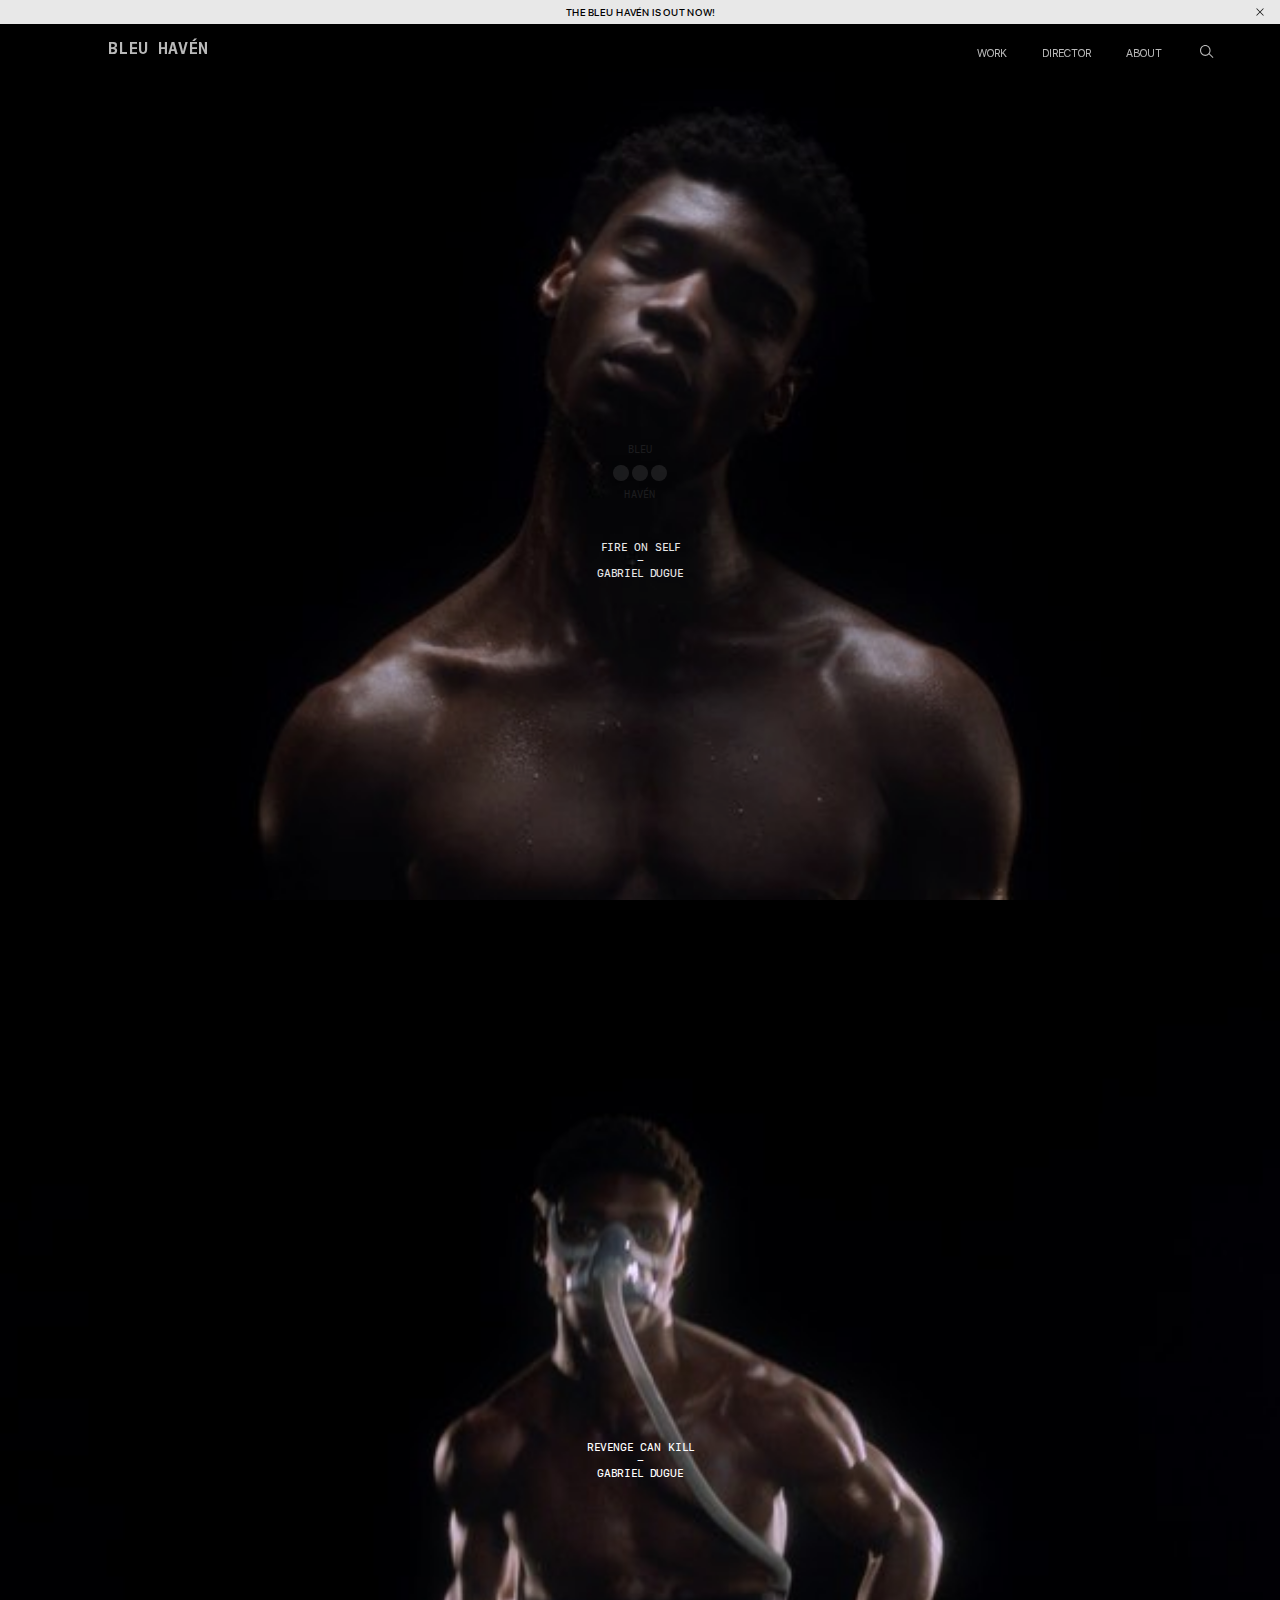
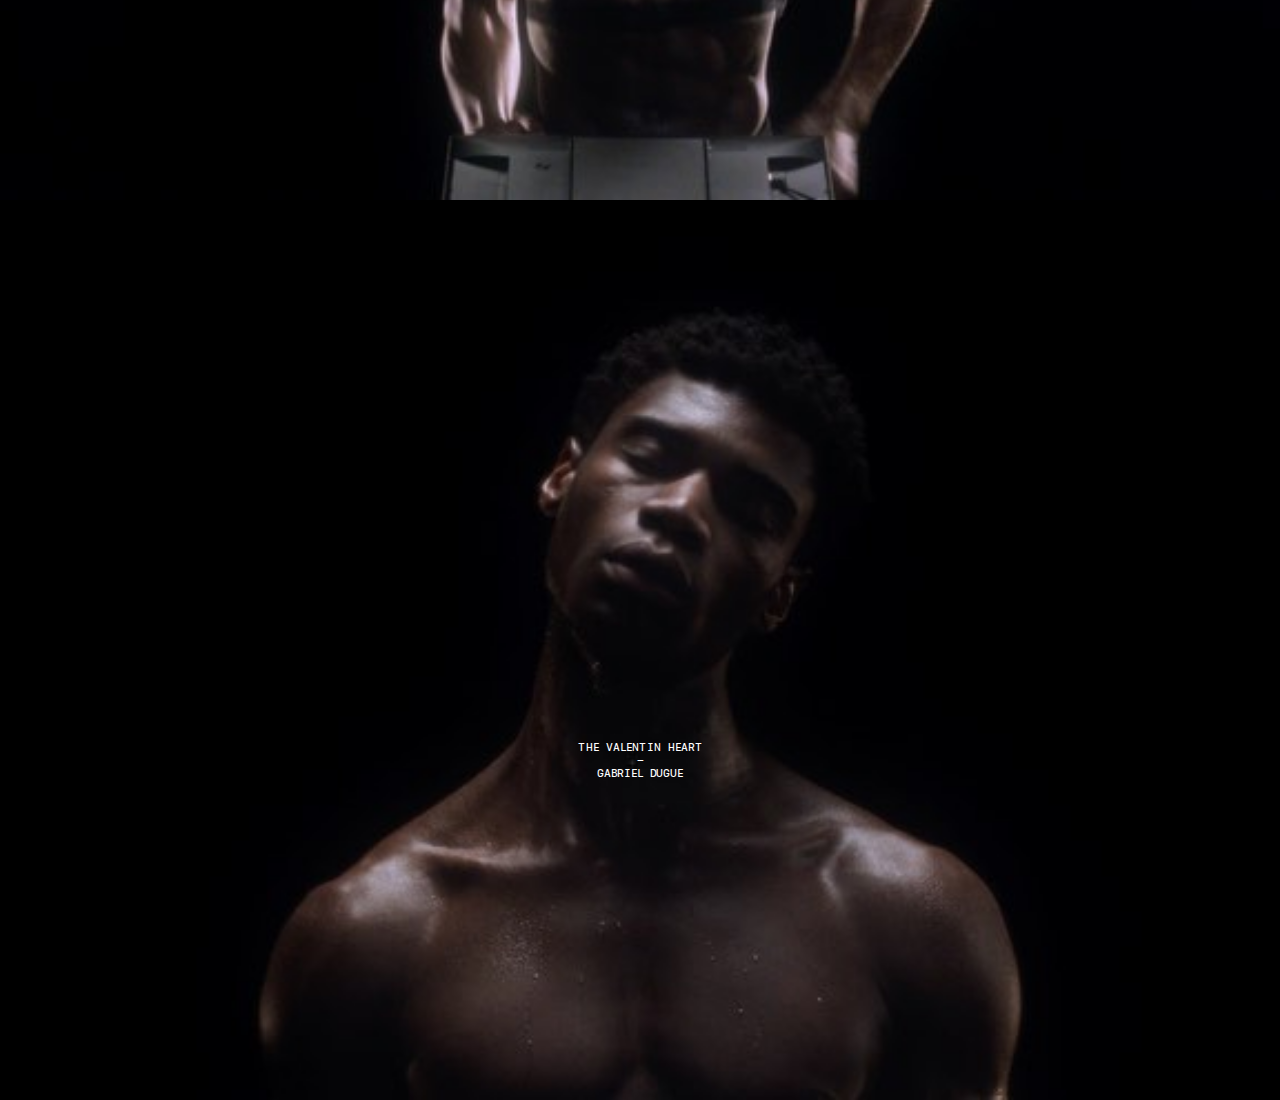
==== index.html @ 23caf73b "initial commit" ====
<!DOCTYPE html>
<html lang="en">
<head>
    <meta charset="UTF-8">
    <meta http-equiv="X-UA-Compatible" content="IE=edge">
    <meta name="viewport" content="width=device-width, initial-scale=1.0">
    <title>BLEU DÉSERT</title>
    <link rel="preconnect" href="https://fonts.gstatic.com">
    <link href="https://fonts.googleapis.com/css2?family=Inter:wght@300;400&display=swap" rel="stylesheet">
    <link rel="stylesheet" href="style.css">
</head>
<body>

    <section>
        <div class="banner">
            <p onclick="window.location.href='https://www.youtube.com/watch?v=KFsYxsWXUzY';">THE BLEU HAVÉN IS OUT NOW!</p>
            <a href="#" class="link-close" onclick="closeBanner()"></a>
        </div>
    </section>

    <!--LOADING -->
    <div class="spinner-wrapper">
        <div class="spinner">
            <p class="load">BLEU</p>
            <div class="bounce1"></div>
            <div class="bounce2"></div>
            <div class="bounce3"></div>
            <p class="load">HAVÉN</p>
        </div>
    </div>
    <div class="nav-container">
        <nav>
            <ul class="mobile-nav">
                <li>
                    <div class="menu-icon-container">
                        <div class="menu-icon">
                            <span class="line-1"></span>
                            <span class="line-2"></span>
                        </div>
                    </div>
                </li>
    
                <li>
                    <a href="index.html" class="link-logo">BLEU HAVÉN</a>
                </li>
    
                <li>
                    <a href="#" class="link-bag"></a>
                </li>
            </ul>
    
            <ul class="desktop-nav">
                <li>
                    <a href="index.html" class="link-logo">BLEU HAVÉN</a>
                </li>
                <li>
                    <a href="work.html">WORK</a>
                </li>
                <li>
                    <a href="director.html">DIRECTOR</a>
                </li>
                <li>
                    <a href="about.html">ABOUT</a>
                </li>
                <li>
                    <a href="#" class="link-search"></a>
                </li>
                <li>
                    <a href="#" class="link-bag"></a>
                </li>
            </ul>
        </nav>
    
        <!-- End of navigation menu items -->

        <div class="search-container hide">
            <div class="link-search"></div>
            <div class="search-bar">
                <form action="">
                    <input type="text" placeholder="Search for...">
                </form>
            </div>
            <div class="link-close"></div>

            <div class="quick-links">
                <h2>Quick Links</h2>
                <ul>
                    <li>
                        <a href="#">Quick Links 1</a>
                    </li>
                    <li>
                        <a href="#">Quick Links 2</a>
                    </li>
                    <li>
                        <a href="#">Quick Links 3</a>
                    </li>
                    <li>
                        <a href="#">Quick Links 4</a>
                    </li>
                    <li>
                        <a href="#">Quick Links 5</a>
                    </li>
                </ul>
            </div>
        </div>


        <div class="mobile-search-container">
            <div class="link-search"></div>
            <div class="search-bar">
                <form action="">
                    <input type="text" placeholder="Search for ...">
                </form>
            </div>
            <span class="cancel-btn">Cancel</span>

            <div class="quick-links">
                <h2>Quick Links</h2>
                <ul>
                    <li>
                        <a href="#">Quick Links 1</a>
                    </li>
                    <li>
                        <a href="#">Quick Links 2</a>
                    </li>
                    <li>
                        <a href="#">Quick Links 3</a>
                    </li>
                    <li>
                        <a href="#">Quick Links 4</a>
                    </li>
                    <li>
                        <a href="#">Quick Links 5</a>
                    </li>
                </ul>
            </div>
        </div>

        
    </div>

    <section class="hero-section" onclick="window.location.href='https://www.youtube.com/watch?v=KFsYxsWXUzY';">
        <img src="images/bg1.jpg" alt="Hero Image" class="hero-image">
        <div class="hero-content">
            <p>FIRE ON SELF</p>
            <p>-</p>
            <p>GABRIEL DUGUE</p>
        </div>
    </section>
    
    <section class="hero-section" onclick="window.location.href='https://www.youtube.com/watch?v=KFsYxsWXUzY';">
        <img src="images/bg2.jpg" alt="Hero Image" class="hero-image">
        <div class="hero-content">
            <p>REVENGE CAN KILL</p>
            <p>-</p>
            <p>GABRIEL DUGUE</p>
        </div>
    </section>

    <section class="hero-section" onclick="window.location.href='https://www.youtube.com/watch?v=KFsYxsWXUzY';">
        <img src="images/bg1.jpg" alt="Hero Image" class="hero-image">
        <div class="hero-content">
            <p>THE VALENTIN HEART</p>
            <p>-</p>
            <p>GABRIEL DUGUE</p>
        </div>
    </section>
     
    <div class="overlay"></div>
    
    <script src="main.js"></script>
    <script src="js/jquery.min.js"></script> 
    <script src="js/bootstrap.min.js"></script> 
    <script src="js/jquery.easing.min.js"></script> 
    <script src="js/scripts.js"></script>
    <script src="js/swiper.min.js"></script>
    
</body>
</html>
---- style.css ----
@font-face {
    font-family: "SF-Mono-Powerline-Bold";
    src: url("css/font/SF-Mono-Powerline-Bold.ttf") format("truetype");
  }
  
  @font-face {
    font-family: "SF-Mono-Powerline-Medium";
    src: url("css/font/SF-Mono-Powerline-Medium.ttf") format("truetype");
  }
  
  @font-face {
    font-family: "SF-Mono-Powerline-Regular";
    src: url("css/font/SF-Mono-Powerline-Regular.ttf") format("truetype");
  }
  
  @font-face {
    font-family: "SF-Pro-Text-Semibold";
    src: url("css/font/SF-Pro-Text-Semibold.ttf") format("truetype");
  }

    
  @font-face {
    font-family: "SF-Pro-Display-Regular";
    src: url("css/font/SF-Pro-Display-Regular.ttf") format("truetype");
  }

  @font-face {
    font-family: "SFProDisplay-Medium";
    src: url("css/font/SFProDisplay-Medium.ttf") format("truetype");
  }

*,
*::after,
*::before {
    margin: 0;
    padding: 0;
    box-sizing: border-box;
}

body {
    font-family: "SF-Pro-Display-Regular";
    font-weight: 300;
    overflow-y: scroll;
}

.nav-container {
    background: rgba(0, 0, 0, 0.8);
    height: 44px;
    z-index: 400;
    position: fixed;
    left: 0;
    top: 0;
    right: 0;
    margin-top: 24px;
}

.nav-container nav {
    width: 100%;
    margin: 0 auto;
    padding: 0 8px;
    height: 100%;
}

nav .desktop-nav {
    display: flex;
    align-items: center;
    list-style: none;
}

nav .desktop-nav li a {
    color: #fff;
    text-decoration: none;
    font-size: 11px;
    opacity: 0.8;
    transition: opacity 400ms;
}

nav .desktop-nav .link-logo  {
    color: #fff;
    text-decoration: none;
    font-size: 16px;
    opacity: 0.8;
    transition: opacity 400ms;
    margin-left: 100px;
}

nav .desktop-nav li a:hover {
    opacity: 1;
}

.link-logo {
    display: block;
    font-family: "SF-Mono-Powerline-Bold";
    font-size: 18px;
    color: #fff;
    text-decoration: none;
}

.link-search {
    background: url('images/search-icon.svg');
    display: block;
    background-position: center;
    background-size: 14px;
    height: 44px;
    width: 20px;
    background-repeat: no-repeat;
}

.link-bag {
    background: url('images/ig.svg');
    display: block;
    background-position: center;
    background-size: 14px;
    height: 44px;
    width: 20px;
    background-repeat: no-repeat;
}

.link-close {
    background: url('images/close-icon.svg');
    display: block;
    background-position: center;
    background-size: 10px;
    height: 44px;
    width: 20px;
    background-repeat: no-repeat;
}

/* New styles for positioning */
.desktop-nav li:first-child {
    margin-right: auto;
}

/* Add space between text links */
.desktop-nav li:nth-child(2),
.desktop-nav li:nth-child(3),
.desktop-nav li:nth-child(4),
.desktop-nav li:nth-child(5),
.desktop-nav li:nth-child(6) {
    margin-left: 35px;
    margin-top: 5px;
}


/* Search Container */

.search-container.hide {
    opacity: 0;
    pointer-events: none;
}

.search-container {
    width: 50%;
    margin: 0 auto;
    padding: 0 42px;
    position: fixed;
    top: 0;
    left: 0;
    right: 0;
    z-index: 200;
    margin-top: 24px;
}

.search-container .link-search {
    position: absolute;
    left: 12px;
    opacity: 0.5;
}

.search-container .link-close {
    position: absolute;
    top: 0;
    right: 12px;
    opacity: 0.5;
    cursor: pointer;
    transition: all 400ms;
}

.search-container .link-close:hover {
    opacity: 0.7;
}

.search-container form {
    width: 100%;
    margin: 0 auto;
}

.search-container form input {
    width: 100%;
    height: 44px;
    border: 0;
    outline: none;
    background: transparent;
    color: #fff;
    font-family: "Inter", sans-serif;
    font-size: 12px;
}

/* Overlay */

.overlay.show {
    position: fixed;
    background: rgba(0, 0, 0, 0.48);
    width: 100%;
    height: 100vh;
    left: 0;
    top: 0;
    z-index: 100;
}

/* Quick Links */

.search-container .quick-links {
    background: #fff;
    position: absolute;
    left: 0;
    right: 0;
    padding: 16px 8px;
    border-radius: 0 0 16px 16px;
}

.search-container .quick-links h2 {
    text-transform: uppercase;
    font-size: 10px;
    color: #6e6e73;
    margin: 0 32px;
    margin-top: 10px;
}

.search-container .quick-links ul {
    list-style: none;
    margin-top: 12px;
}

.search-container .quick-links ul li a {
    display: inline-block;
    width: 100%;
    padding: 8px 50px;
    font-size: 12px;
    color: #1d1d1f;
    text-decoration: none;
    font-weight: 400;
}

.search-container .quick-links ul li a:hover {
    background: #f5f5f5;
    color: #2997ff;
}

/* Desktop Nav Animation */

.desktop-nav li {
    transition: all 400ms ease;
}

.desktop-nav.hide li {
    opacity: 0;
    transform: scale(0.8);
    pointer-events: none;
}

/* Overlay Animation */

.overlay {
    transition: all 400ms ease;
}

/* Navigation Menu Items Transition Delay */

.desktop-nav li:nth-of-type(1),
.desktop-nav.hide li:nth-of-type(10) {
    transition-delay: 0ms;
}

.desktop-nav li:nth-of-type(2),
.desktop-nav.hide li:nth-of-type(9) {
    transition-delay: 30ms;
}

.desktop-nav li:nth-of-type(3),
.desktop-nav.hide li:nth-of-type(8) {
    transition-delay: 60ms;
}

.desktop-nav li:nth-of-type(4),
.desktop-nav.hide li:nth-of-type(7) {
    transition-delay: 90ms;
}

.desktop-nav li:nth-of-type(5),
.desktop-nav.hide li:nth-of-type(6) {
    transition-delay: 120ms;
}

.desktop-nav li:nth-of-type(6),
.desktop-nav.hide li:nth-of-type(5) {
    transition-delay: 150ms;
}

.desktop-nav li:nth-of-type(7),
.desktop-nav.hide li:nth-of-type(4) {
    transition-delay: 180ms;
}

.desktop-nav li:nth-of-type(8),
.desktop-nav.hide li:nth-of-type(3) {
    transition-delay: 210ms;
}

.desktop-nav li:nth-of-type(9),
.desktop-nav.hide li:nth-of-type(2) {
    transition-delay: 240ms;
}

.desktop-nav li:nth-of-type(10),
.desktop-nav.hide li:nth-of-type(1) {
    transition-delay: 270ms;
}

/* Search Container Animation */

.search-container form,
.search-container .link-search {
    opacity: 1;
    transform: translateX(0);
    transition: all 400ms ease;
    transition-delay: 300ms;
}

.search-container.hide form,
.search-container.hide .link-search {
    opacity: 0;
    transform: translateX(50px);
}

.search-container .link-search {
    opacity: 0.6;
}

.search-container.hide .link-close {
    opacity: 0;
}

.search-container .link-close {
    opacity: 0.5;
    transition: all 400ms ease;
    transition-delay: 400ms;
}

.search-container.hide .quick-links h2 {
    opacity: 0;
    transform: translateX(50px);
}

.search-container .quick-links h2 {
    opacity: 1;
    transform: translateX(0);
    transition: all 400ms ease;
    transition-delay: 100ms;
}

.search-container.hide .quick-links ul li {
    transform: translateX(60px);
    opacity: 0;
}

.search-container .quick-links ul li {
    opacity: 1;
    transform: translateX(0);
    transition: all 400ms ease;
}

.search-container .quick-links ul li:nth-of-type(1) {
    transition-delay: 120ms;
} 

.search-container .quick-links ul li:nth-of-type(2) {
    transition-delay: 140ms;
} 

.search-container .quick-links ul li:nth-of-type(3) {
    transition-delay: 160ms;
} 

.search-container .quick-links ul li:nth-of-type(4) {
    transition-delay: 180ms;
} 

.search-container .quick-links ul li:nth-of-type(5) {
    transition-delay: 200ms;
} 


/* Hidden Items */

.mobile-nav,
.mobile-search-container {
    display: none;
}


/* Media Queries */

@media (max-width: 1100px) {
    .nav-container nav {
        width: 100%;
        padding: 0 32px;
    }
}

@media (max-width: 768px) {
    .link-logo {
        font-size: 15px;
        margin-top: 14px;
    }
    
    .nav-container .desktop-nav {
        flex-direction: column;
        position: fixed;
        top: 0;
        left: 0;
        width: 100%;
        height: 0vh;
        background: #000;
        justify-content: start;
        overflow: hidden;
        z-index: -1;
        transition: all 1000ms ease;
    }

    .nav-container.active .desktop-nav {
        height: 100vh;
    }

    .nav-container .desktop-nav li {
        width: 100%;
        padding: 0 32px;
    }

    .nav-container .desktop-nav li:first-child {
        margin-top: 120px;
    }

    .nav-container .desktop-nav .link-logo,
    .nav-container .desktop-nav .link-search,
    .nav-container .desktop-nav .link-bag {
        display: none;
    }

    .nav-container .desktop-nav li a {
        padding: 16px 0;
        display: inline-block;
        border-bottom: 1px solid #616161;
        width: 100%;
        font-size: 12px;
        transform: translateY(-80px);
        opacity: 0;
        transition: all 700ms ease;
    }

    .nav-container.active .desktop-nav li a {
        transform: translateY(0);
        opacity: 1;
    }

    /* Mobile Nav */

    nav .mobile-nav {
        display: flex;
        width: 100%;
        justify-content: space-between;
        list-style: none;
    }

    nav .menu-icon-container {
        width: 20px;
        height: 44px;
        display: flex;
        align-items: center;
        cursor: pointer;
    }

    nav .menu-icon {
        position: relative;
        width: 100%;
    }

    nav .menu-icon .line-1,
    nav .menu-icon .line-2 {
        position: absolute;
        height: 1px;
        width: 100%;
        background: #fff;
        transition-property: transform, top;
        transition-delay: 0ms, 160ms;
        transition-duration: 200ms;
    }

    nav .menu-icon .line-1 {
        top: -4px;
    }

    nav .menu-icon .line-2 {
        top: 4px;
    }

    .nav-container.active nav .menu-icon-container .menu-icon .line-1 {
        top: 0;
        transform: rotateZ(45deg);
        transition-property: top, transform;
        transition-delay: 0ms, 160ms;
        transition-duration: 200ms;
    }

    .nav-container.active nav .menu-icon-container .menu-icon .line-2 {
        top: 0;
        transform: rotateZ(-45deg);
        transition-property: top, transform;
        transition-delay: 0ms, 160ms;
        transition-duration: 200ms;
    }

    /* Bag Icon Animation */

    .nav-container.active .mobile-nav .link-bag {
        transform: translateY(8px);
        opacity: 0;
        pointer-events: none;
    }

    .nav-container .mobile-nav .link-bag {
        transition: all 1000ms ease;
    }



    /* Search Box */

    .mobile-search-container input {
        width: 100%;
        padding: 12px 36px;
        font-family: "Inter", sans-serif;
        font-size: 14px;
        background: #1b1b1b;
        border: 0;
        color: #fff;
        border-radius: 8px;
        outline: none;
    }

    .mobile-search-container {
        position: relative;
        padding: 0 16px;
        margin-top: -30px;
        border-bottom: 1px solid #616161;
        display: flex;
        padding-bottom: 5px;
        align-items: center;
        transform: rotateX(90deg);
        opacity: 0;
        transition: all 600ms ease;
    }

    .nav-container.active .mobile-search-container {
        transform: rotateX(0deg);
        margin-top: 10px;
        opacity: 1;
    }

    .mobile-search-container .link-search {
        position: absolute;
        left: 24px;
        opacity: .5;
        background-size: 15px;
    }

    /* Nav Move Up */

    .nav-container nav.move-up {
        margin-top: -40px;
    }

    /* Cancel Button */

    .mobile-search-container .cancel-btn {
        color: #2997ff;
        font-size: 14px;
        font-weight: 400;
        cursor: pointer;
        width: 0px;
        overflow: hidden;
        transition: all 400ms ease;
    }

    .mobile-search-container .search-bar.active + .cancel-btn {
        padding: 0 16px;
        width: 74px;
    }

    .mobile-search-container .search-bar {
        flex: 1;
    }

    /* Desktop Nav Move Down */

    nav .desktop-nav.move-down li:first-child {
        margin-top: 150px;
    }

    nav .desktop-nav.move-down li {
        opacity: 0;
        pointer-events: none;
    }

    
    /* Quick Links */

    .mobile-search-container .search-bar.active ~ .quick-links {
        top: 80px;
        opacity: 1;
        pointer-events: auto;
        transition-delay: 40ms;
    }

    .mobile-search-container .quick-links {
        position: absolute;
        left: 0;
        right: 0;
        padding: 0 32px;
        opacity: 0;
        pointer-events: none;
        top: 10px;
        transition: all 400ms ease;
    }

    .mobile-search-container .quick-links ul {
        list-style: none;
    }

    .mobile-search-container .quick-links h2 {
        color: #86868b;
        font-size: 12px;
        text-transform: uppercase;
        font-weight: 400;
    }

    .mobile-search-container .quick-links ul li a {
        padding: 16px 0;
        display: inline-block;
        text-decoration: none;
        color: #fff;
        font-size: 13px;
        font-weight: 400;
        border-bottom: 1px solid #616161;
        width: 100%;
    }

    .mobile-search-container .quick-links ul li a:hover {
        color: #2997ff;
    }

    /* Nav Animation */

    .nav-container nav {
        transition: all 400ms ease;
    }
}


input,
div,
span,
a {
    -webkit-tap-highlight-color: rgba(0, 0, 0, 0);
}

/*************************/
/*     02. Preloader     */
/*************************/

.load{
    text-align: center;
    font-size: 10px;
    color: white;
    margin-bottom: 10px;
    margin-top: 3px;
    font-family: "SF-Mono-Powerline-Regular";
}
    
.spinner-wrapper {
    position: fixed;
    z-index: 999999;
    top: 0;
    right: 0;
    bottom: 0;
    left: 0;
    background: #000000;
  }
  
  .spinner {
    position: absolute;
    top: 50%; /* centers the loading animation vertically one the screen */
    left: 50%; /* centers the loading animation horizontally one the screen */
    width: 3.75rem;
    height: 1.25rem;
    margin: -0.625rem 0 0 -1.875rem; /* is width and height divided by two */
    text-align: center;
  }
  
  .spinner > div {
    display: inline-block;
    width: 1rem;
    height: 1rem;
    border-radius: 100%;
    background-color: #ffffff;
    -webkit-animation: sk-bouncedelay 1.4s infinite ease-in-out both;
    animation: sk-bouncedelay 2s infinite ease-in-out both;
  }
  
  .spinner .bounce1 {
    -webkit-animation-delay: -0.32s;
    animation-delay: -0.32s;
  }
  
  .spinner .bounce2 {
    -webkit-animation-delay: -0.16s;
    animation-delay: -0.16s;
  }
  
  @-webkit-keyframes sk-bouncedelay {
    0%,
    80%,
    100% {
      -webkit-transform: scale(0);
    }
    40% {
      -webkit-transform: scale(1);
    }
  }
  
  @keyframes sk-bouncedelay {
    0%,
    80%,
    100% {
      -webkit-transform: scale(0);
      -ms-transform: scale(0);
      transform: scale(0);
    }
    40% {
      -webkit-transform: scale(1);
      -ms-transform: scale(1);
      transform: scale(1);
    }
  }
  

/* SECTION 1

/* Styles for the hero section */
.hero-section {
    position: relative;
    height: 100vh;
    display: flex;
    justify-content: center; /* Center content horizontally */
    align-items: flex-end; /* Align content to the bottom */
    text-align: center; /* Center text */
    color: white;
    padding: 30px;
    padding-bottom: 25%; /* Adjusted bottom padding */
    overflow: hidden; /* Ensure image doesn't overflow */
    cursor: pointer; /* Change cursor to hand */
}

.hero-image {
    position: absolute;
    top: 0;
    left: 0;
    width: 100%;
    height: 100%;
    object-fit: cover;
    z-index: -1; /* Ensure image stays behind content */
}

.hero-content {
    z-index: 1;
}

.hero-content h1 {
    font-size: 30px;
    margin-bottom: 5px;
    margin: 0;
}

.hero-content p {
    font-size: 11px;
    font-family: "SF-Mono-Powerline-Medium";
}

/* Responsive styles */
@media (max-width: 768px) {
    .hero-section {
        justify-content: flex-start; /* Align content to the left */
        text-align: left; /* Left-align text */
    }

    .hero-content h1 {
        font-size: 36px;
    }

    .hero-content p {
        font-size: 18px;
    }
}

@media (max-width: 480px) {
    .hero-section {
        padding-bottom: 20%; /* Adjusted bottom padding */
    }

    .hero-content h1 {
        font-size: 19px;
        margin-bottom: 3px;
    }

    .hero-content p {
        font-size: 13px;
    }
}

.banner {
    background-color: #ffffff; /* Light red background */
    color: rgb(0, 0, 0); /* White text */
    text-align: center; /* Center the text */
    padding: 6px; /* Some padding */
    position: fixed; /* Fixed position */
    width: 100%; /* Full width */
    top: 0; /* Stick to the top */
    z-index: 1000; /* Ensure it is on top of other content */
    font-size: 10px; /* Increase font size */
    display: flex; /* Use flexbox */
    align-items: center; /* Center items vertically */
    justify-content: center; /* Center text horizontally */
    font-family: "SFProDisplay-Medium";
    cursor: pointer; /* Change cursor to hand */
}

.banner p{
    cursor: pointer; /* Change cursor to hand */
    font-size: 10px;
}

.link-close {
    background: url('images/close.svg'); /* Path to your close SVG */
    display: block;
    background-position: center;
    background-size: 10px;
    height: 20px;
    width: 20px;
    background-repeat: no-repeat;
    position: absolute;
    right: 10px;
    cursor: pointer;
}
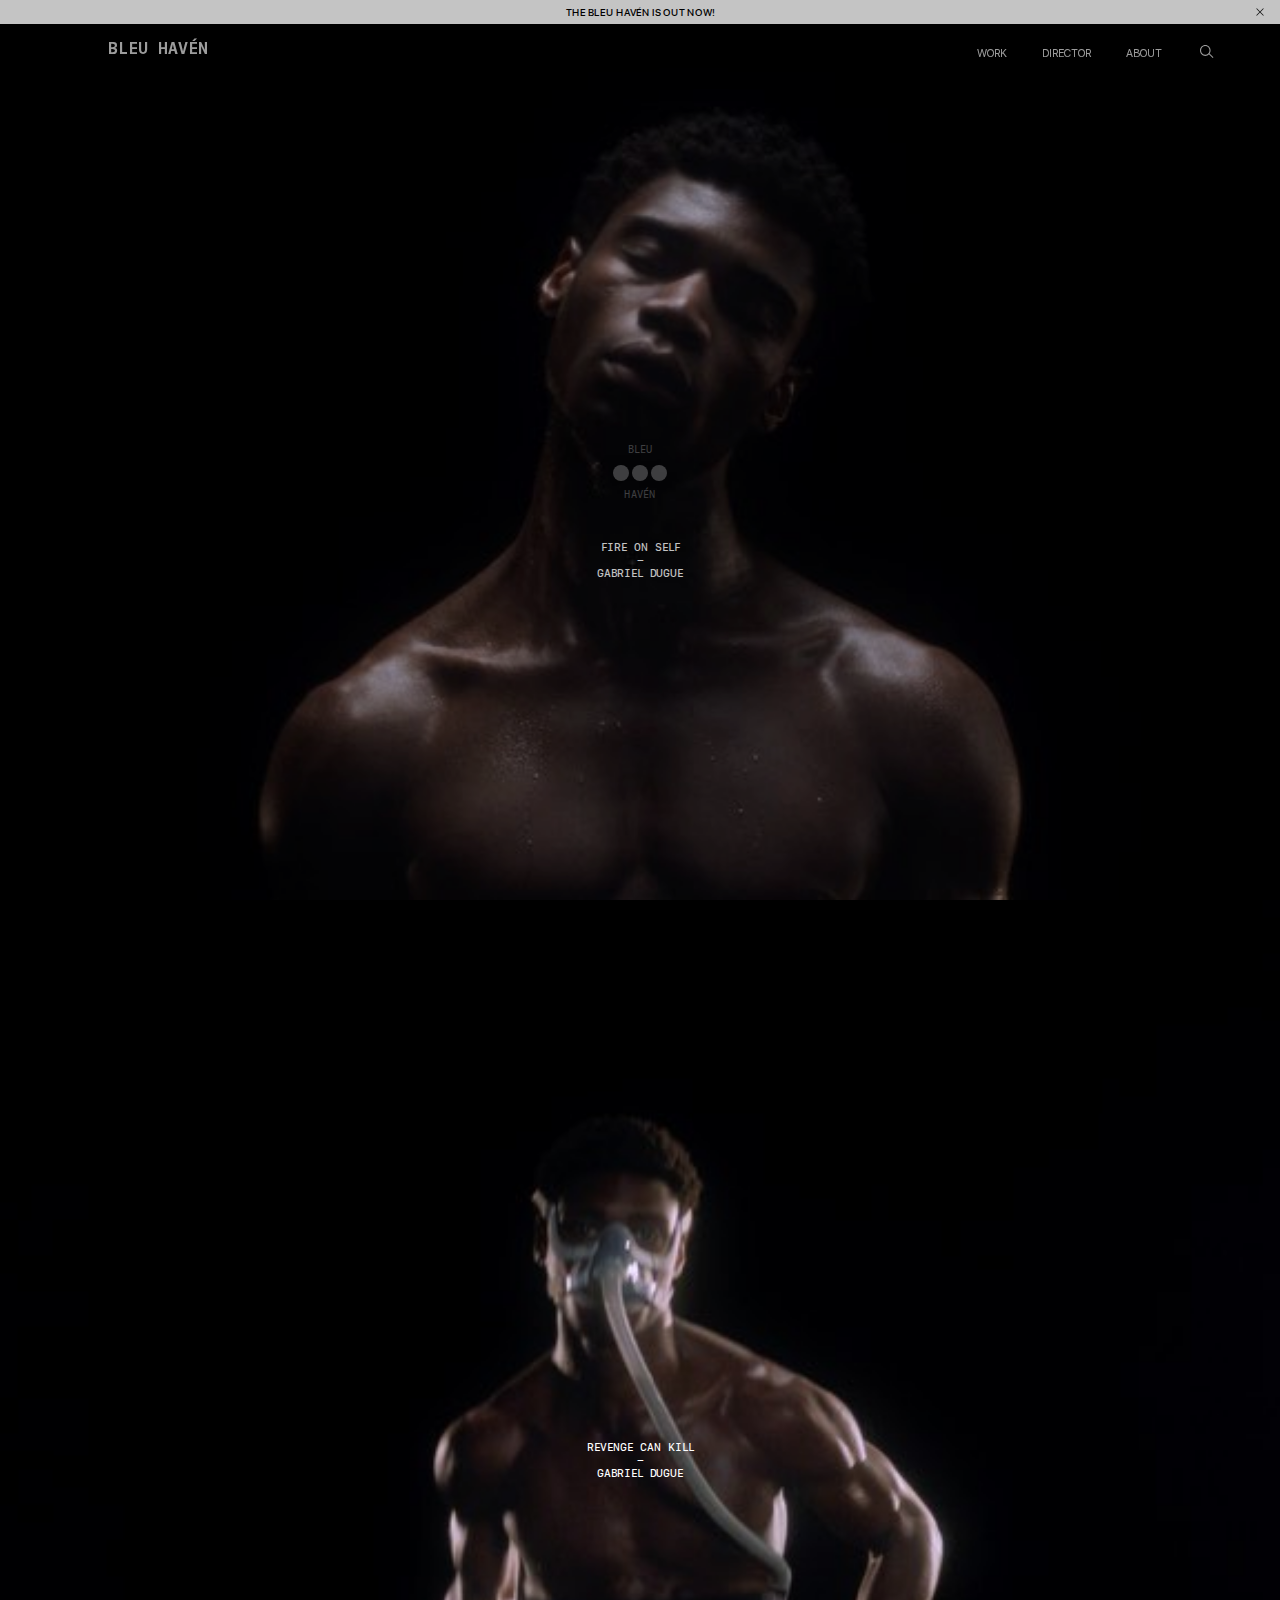
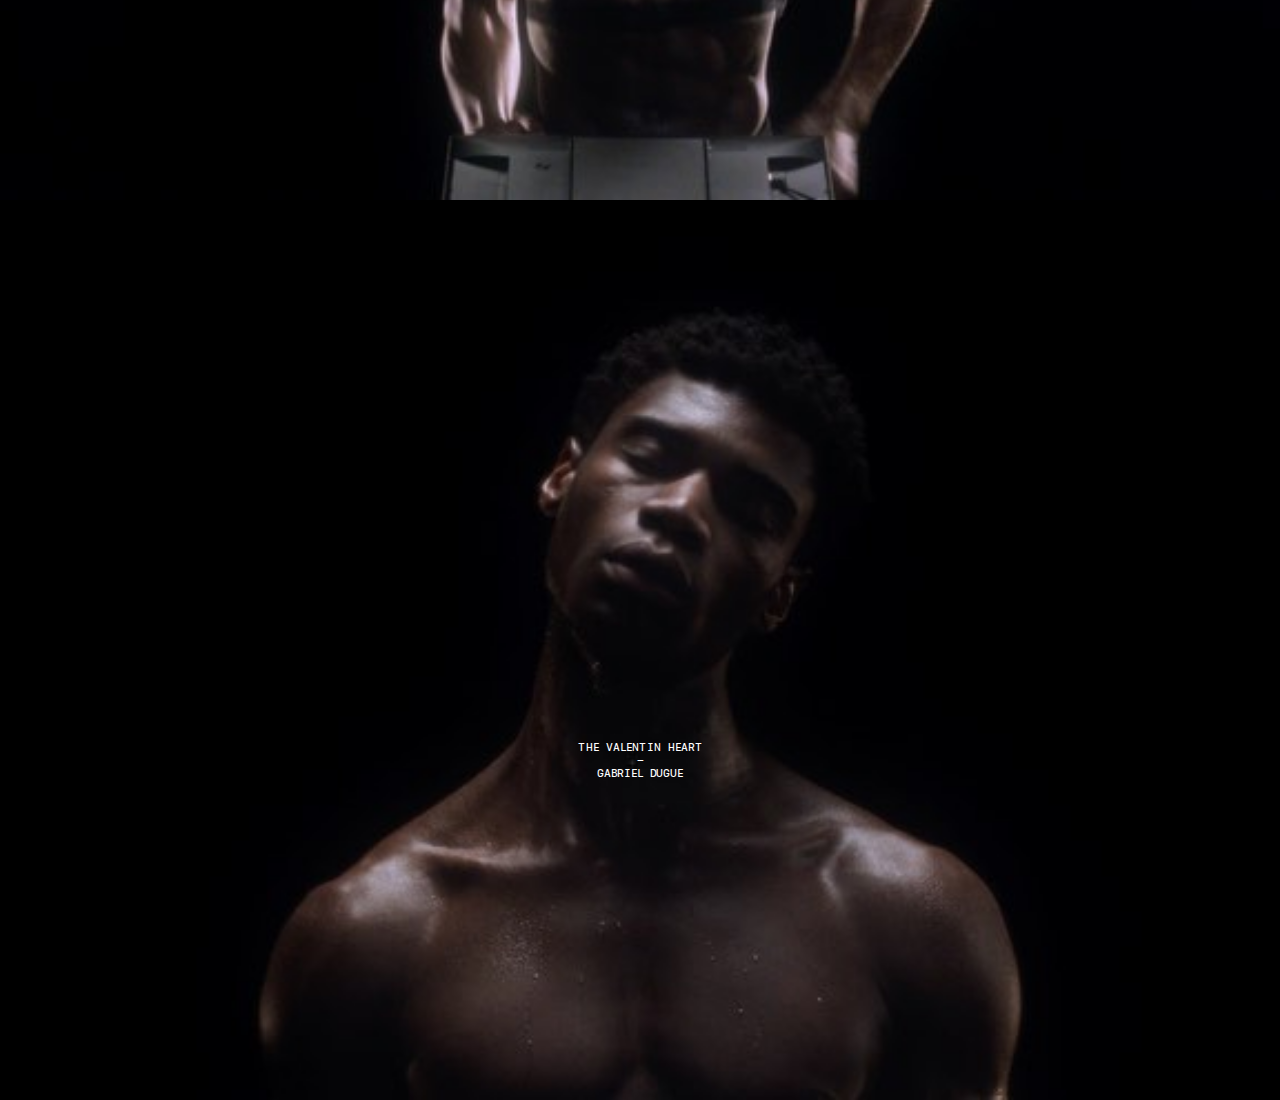
==== commit 0539661a: "Update index.html" ====
--- a/index.html
+++ b/index.html
@@ -4,7 +4,7 @@
     <meta charset="UTF-8">
     <meta http-equiv="X-UA-Compatible" content="IE=edge">
     <meta name="viewport" content="width=device-width, initial-scale=1.0">
-    <title>BLEU DÉSERT</title>
+    <title>BLEU HAVÉN</title>
     <link rel="preconnect" href="https://fonts.gstatic.com">
     <link href="https://fonts.googleapis.com/css2?family=Inter:wght@300;400&display=swap" rel="stylesheet">
     <link rel="stylesheet" href="style.css">
@@ -176,4 +176,4 @@
     <script src="js/swiper.min.js"></script>
     
 </body>
-</html>+</html>
